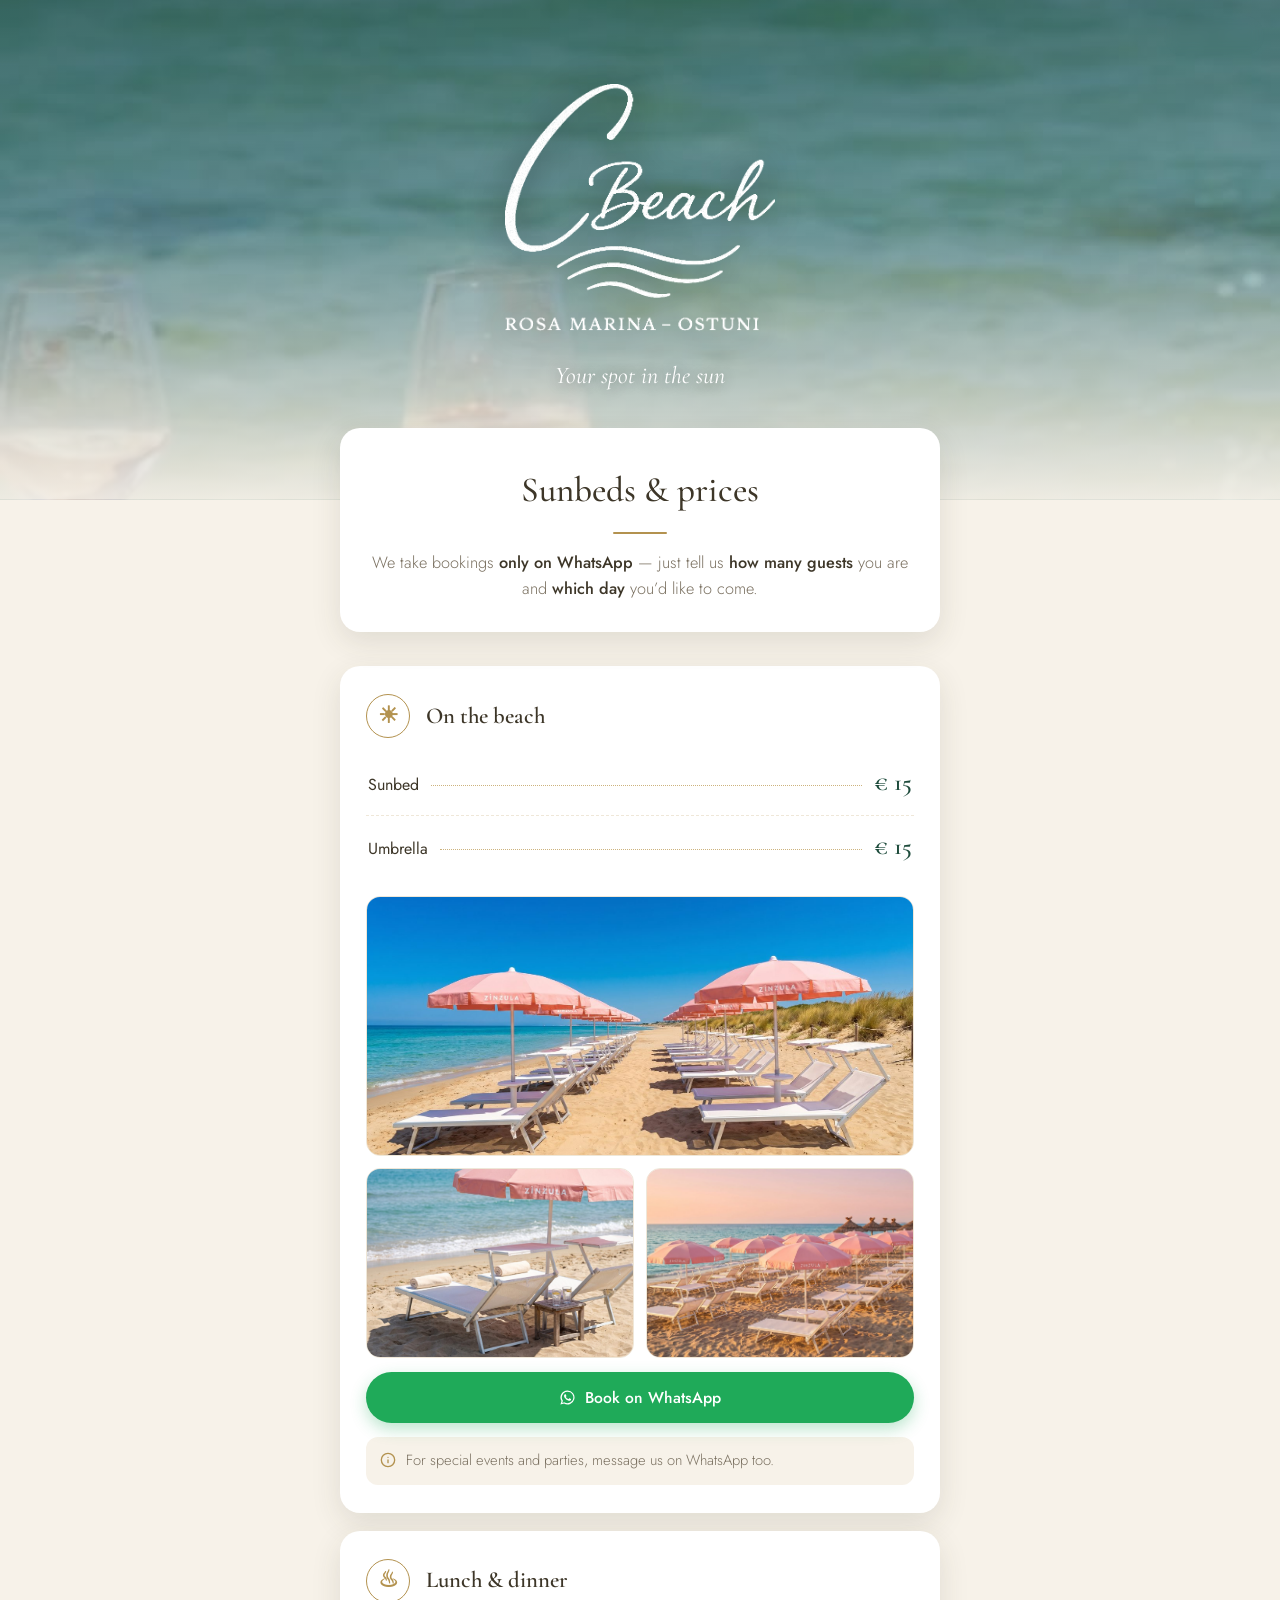
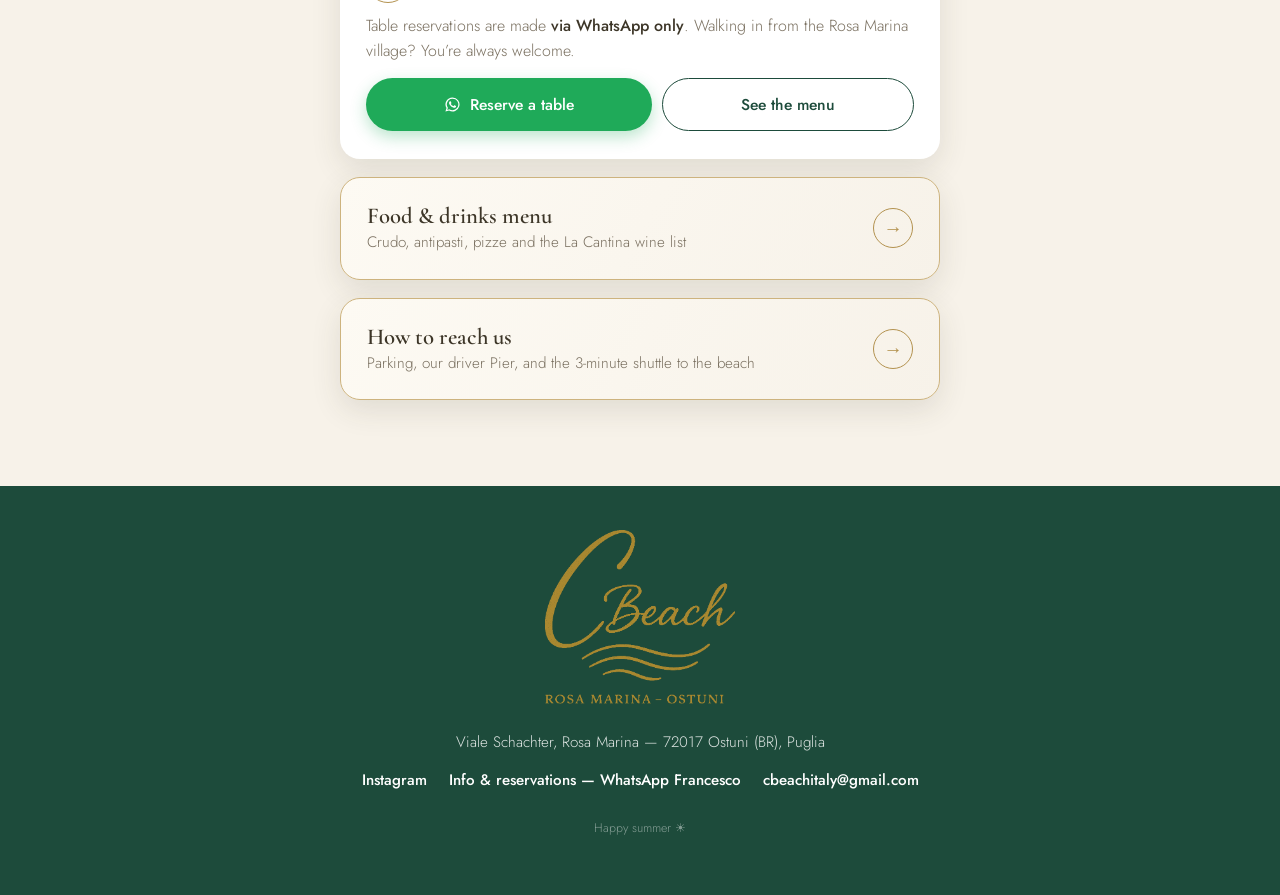
==== sunbeds/index.html @ 6ffc5599 "C Beach Ostuni guest site: parking guide, sunbeds, menu Co-Authored-By: Claude Fable 5 <noreply@anth" ====
<!DOCTYPE html>
<html lang="en">
<head>
<meta charset="UTF-8" />
<meta name="viewport" content="width=device-width, initial-scale=1.0" />
<title>C Beach · Ostuni — Sunbeds &amp; prices</title>
<meta name="description" content="Sunbeds and umbrellas at C Beach, Rosa Marina – Ostuni: €15 each. Bookings via WhatsApp only — send us how many guests you are and your preferred day." />
<meta property="og:title" content="C Beach · Ostuni — Sunbeds &amp; prices" />
<meta property="og:description" content="Sunbed €15 · Umbrella €15. Book via WhatsApp: tell us how many guests you are and your preferred day." />
<meta property="og:type" content="website" />
<meta property="og:url" content="https://cbeach.midasanalytics.ai/sunbeds/" />
<meta property="og:image" content="https://cbeach.midasanalytics.ai/img/sunbeds-1.jpg" />
<link rel="icon" href="../img/logo.jpg" />
<link rel="preconnect" href="https://fonts.googleapis.com" />
<link rel="preconnect" href="https://fonts.gstatic.com" crossorigin />
<link href="https://fonts.googleapis.com/css2?family=Cormorant+Garamond:ital,wght@0,400;0,500;0,600;1,400&family=Jost:wght@300;400;500;600&display=swap" rel="stylesheet" />
<link rel="stylesheet" href="../css/site.css" />
<style>
  .hero {
    background-image:
      linear-gradient(rgba(30, 41, 38, 0.42), rgba(30, 41, 38, 0.2) 45%, rgba(247, 242, 233, 0.92) 100%),
      url("../img/aperitivo.jpg");
    background-position: center 70%;
  }
</style>
</head>
<body>

<div class="lang-switch" role="group" aria-label="Language">
  <button id="btn-en" type="button" onclick="setLang('en')">EN</button>
  <button id="btn-it" type="button" onclick="setLang('it')">IT</button>
</div>

<header class="hero hero-short">
  <img class="hero-logo" src="../img/logo-white.png" alt="C Beach — Rosa Marina, Ostuni" />
  <div class="tagline en">Your spot in the sun</div>
  <div class="tagline it">Il tuo posto al sole</div>
</header>

<main>
  <section class="intro">
    <h1 class="en">Sunbeds &amp; prices</h1>
    <h1 class="it">Lettini e prezzi</h1>
    <div class="rule"></div>
    <p class="en">
      We take bookings <strong>only on WhatsApp</strong> — just tell us
      <strong>how many guests</strong> you are and <strong>which day</strong> you’d like to come.
    </p>
    <p class="it">
      Prenotazioni <strong>solo su WhatsApp</strong>: scrivici
      <strong>in quanti siete</strong> e <strong>il giorno</strong> in cui volete venire.
    </p>
  </section>

  <section class="steps">

    <article class="step">
      <div class="step-head">
        <div class="step-num">☀</div>
        <h2 class="en">On the beach</h2>
        <h2 class="it">In spiaggia</h2>
      </div>
      <div class="price-list">
        <div class="price-row">
          <span class="label en">Sunbed</span>
          <span class="label it">Lettino</span>
          <span class="dots"></span>
          <span class="amount">€ 15</span>
        </div>
        <div class="price-row">
          <span class="label en">Umbrella</span>
          <span class="label it">Ombrellone</span>
          <span class="dots"></span>
          <span class="amount">€ 15</span>
        </div>
      </div>
      <div class="gallery">
        <img class="wide" src="../img/sunbeds-1.jpg" alt="C Beach sunbeds and pink Zinzula umbrellas by the sea" loading="lazy" />
        <img src="../img/sunbeds-2.jpg" alt="Two sunbeds under a Zinzula umbrella at the shoreline" loading="lazy" />
        <img src="../img/sunbeds-3.jpg" alt="C Beach sunbeds at golden hour" loading="lazy" />
      </div>
      <div class="btn-row">
        <a class="btn btn-wa en" href="https://wa.me/393759226719?text=Hi!%20We%E2%80%99d%20like%20to%20book%20sunbeds%20at%20C%20Beach.%20Guests%3A%20...%20%E2%80%94%20Day%3A%20..." target="_blank" rel="noopener">
          <svg width="17" height="17" viewBox="0 0 24 24" fill="currentColor"><path d="M12.04 2a9.9 9.9 0 0 0-8.48 15.06L2 22l5.08-1.51A9.9 9.9 0 1 0 12.04 2Zm0 18.04a8.1 8.1 0 0 1-4.13-1.13l-.3-.18-3.01.9.9-2.94-.2-.31a8.14 8.14 0 1 1 6.74 3.66Zm4.46-6.1c-.24-.12-1.44-.71-1.66-.79-.22-.08-.39-.12-.55.12-.16.24-.63.79-.77.95-.14.16-.28.18-.53.06-.24-.12-1.03-.38-1.96-1.21-.72-.64-1.21-1.44-1.35-1.68-.14-.24-.02-.37.1-.5.11-.11.25-.28.37-.42.12-.14.16-.24.24-.4.08-.16.04-.3-.02-.42-.06-.12-.55-1.32-.75-1.81-.2-.48-.4-.41-.55-.42h-.47c-.16 0-.42.06-.65.3-.22.24-.85.83-.85 2.03s.87 2.36 1 2.52c.12.16 1.72 2.62 4.16 3.68.58.25 1.03.4 1.39.51.58.19 1.11.16 1.53.1.47-.07 1.44-.59 1.64-1.16.2-.57.2-1.05.14-1.16-.06-.1-.22-.16-.46-.28Z"/></svg>
          Book on WhatsApp
        </a>
        <a class="btn btn-wa it" href="https://wa.me/393759226719?text=Ciao!%20Vorremmo%20prenotare%20dei%20lettini%20al%20C%20Beach.%20Persone%3A%20...%20%E2%80%94%20Giorno%3A%20..." target="_blank" rel="noopener">
          <svg width="17" height="17" viewBox="0 0 24 24" fill="currentColor"><path d="M12.04 2a9.9 9.9 0 0 0-8.48 15.06L2 22l5.08-1.51A9.9 9.9 0 1 0 12.04 2Zm0 18.04a8.1 8.1 0 0 1-4.13-1.13l-.3-.18-3.01.9.9-2.94-.2-.31a8.14 8.14 0 1 1 6.74 3.66Zm4.46-6.1c-.24-.12-1.44-.71-1.66-.79-.22-.08-.39-.12-.55.12-.16.24-.63.79-.77.95-.14.16-.28.18-.53.06-.24-.12-1.03-.38-1.96-1.21-.72-.64-1.21-1.44-1.35-1.68-.14-.24-.02-.37.1-.5.11-.11.25-.28.37-.42.12-.14.16-.24.24-.4.08-.16.04-.3-.02-.42-.06-.12-.55-1.32-.75-1.81-.2-.48-.4-.41-.55-.42h-.47c-.16 0-.42.06-.65.3-.22.24-.85.83-.85 2.03s.87 2.36 1 2.52c.12.16 1.72 2.62 4.16 3.68.58.25 1.03.4 1.39.51.58.19 1.11.16 1.53.1.47-.07 1.44-.59 1.64-1.16.2-.57.2-1.05.14-1.16-.06-.1-.22-.16-.46-.28Z"/></svg>
          Prenota su WhatsApp
        </a>
      </div>
      <div class="note">
        <svg width="16" height="16" viewBox="0 0 24 24" fill="none" stroke="currentColor" stroke-width="2" stroke-linecap="round" stroke-linejoin="round"><circle cx="12" cy="12" r="10"/><path d="M12 16v-4"/><path d="M12 8h.01"/></svg>
        <span class="en">For special events and parties, message us on WhatsApp too.</span>
        <span class="it">Anche per eventi speciali e feste, scrivici su WhatsApp.</span>
      </div>
    </article>

    <article class="step">
      <div class="step-head">
        <div class="step-num">&#9832;</div>
        <h2 class="en">Lunch &amp; dinner</h2>
        <h2 class="it">Pranzo e cena</h2>
      </div>
      <p class="en">
        Table reservations are made <strong>via WhatsApp only</strong>.
        Walking in from the Rosa Marina village? You’re always welcome.
      </p>
      <p class="it">
        I tavoli si prenotano <strong>solo su WhatsApp</strong>.
        Arrivi a piedi dal villaggio di Rosa Marina? Sei sempre il benvenuto.
      </p>
      <div class="btn-row">
        <a class="btn btn-wa en" href="https://wa.me/393759226719?text=Hi!%20We%E2%80%99d%20like%20to%20reserve%20a%20table%20at%20C%20Beach.%20Guests%3A%20...%20%E2%80%94%20Day%20%26%20time%3A%20..." target="_blank" rel="noopener">
          <svg width="17" height="17" viewBox="0 0 24 24" fill="currentColor"><path d="M12.04 2a9.9 9.9 0 0 0-8.48 15.06L2 22l5.08-1.51A9.9 9.9 0 1 0 12.04 2Zm0 18.04a8.1 8.1 0 0 1-4.13-1.13l-.3-.18-3.01.9.9-2.94-.2-.31a8.14 8.14 0 1 1 6.74 3.66Zm4.46-6.1c-.24-.12-1.44-.71-1.66-.79-.22-.08-.39-.12-.55.12-.16.24-.63.79-.77.95-.14.16-.28.18-.53.06-.24-.12-1.03-.38-1.96-1.21-.72-.64-1.21-1.44-1.35-1.68-.14-.24-.02-.37.1-.5.11-.11.25-.28.37-.42.12-.14.16-.24.24-.4.08-.16.04-.3-.02-.42-.06-.12-.55-1.32-.75-1.81-.2-.48-.4-.41-.55-.42h-.47c-.16 0-.42.06-.65.3-.22.24-.85.83-.85 2.03s.87 2.36 1 2.52c.12.16 1.72 2.62 4.16 3.68.58.25 1.03.4 1.39.51.58.19 1.11.16 1.53.1.47-.07 1.44-.59 1.64-1.16.2-.57.2-1.05.14-1.16-.06-.1-.22-.16-.46-.28Z"/></svg>
          Reserve a table
        </a>
        <a class="btn btn-wa it" href="https://wa.me/393759226719?text=Ciao!%20Vorremmo%20prenotare%20un%20tavolo%20al%20C%20Beach.%20Persone%3A%20...%20%E2%80%94%20Giorno%20e%20ora%3A%20..." target="_blank" rel="noopener">
          <svg width="17" height="17" viewBox="0 0 24 24" fill="currentColor"><path d="M12.04 2a9.9 9.9 0 0 0-8.48 15.06L2 22l5.08-1.51A9.9 9.9 0 1 0 12.04 2Zm0 18.04a8.1 8.1 0 0 1-4.13-1.13l-.3-.18-3.01.9.9-2.94-.2-.31a8.14 8.14 0 1 1 6.74 3.66Zm4.46-6.1c-.24-.12-1.44-.71-1.66-.79-.22-.08-.39-.12-.55.12-.16.24-.63.79-.77.95-.14.16-.28.18-.53.06-.24-.12-1.03-.38-1.96-1.21-.72-.64-1.21-1.44-1.35-1.68-.14-.24-.02-.37.1-.5.11-.11.25-.28.37-.42.12-.14.16-.24.24-.4.08-.16.04-.3-.02-.42-.06-.12-.55-1.32-.75-1.81-.2-.48-.4-.41-.55-.42h-.47c-.16 0-.42.06-.65.3-.22.24-.85.83-.85 2.03s.87 2.36 1 2.52c.12.16 1.72 2.62 4.16 3.68.58.25 1.03.4 1.39.51.58.19 1.11.16 1.53.1.47-.07 1.44-.59 1.64-1.16.2-.57.2-1.05.14-1.16-.06-.1-.22-.16-.46-.28Z"/></svg>
          Prenota un tavolo
        </a>
        <a class="btn btn-outline en" href="../menu/">See the menu</a>
        <a class="btn btn-outline it" href="../menu/">Guarda il menù</a>
      </div>
    </article>

    <a class="link-card" href="../menu/">
      <div>
        <h2 class="en">Food &amp; drinks menu</h2>
        <h2 class="it">Il nostro menù</h2>
        <p class="en">Crudo, antipasti, pizze and the La Cantina wine list</p>
        <p class="it">Crudo, antipasti, pizze e la carta dei vini La Cantina</p>
      </div>
      <span class="arrow">&rarr;</span>
    </a>

    <a class="link-card" href="../parking/">
      <div>
        <h2 class="en">How to reach us</h2>
        <h2 class="it">Come raggiungerci</h2>
        <p class="en">Parking, our driver Pier, and the 3-minute shuttle to the beach</p>
        <p class="it">Parcheggio, il nostro autista Pier e la navetta: 3 minuti dal mare</p>
      </div>
      <span class="arrow">&rarr;</span>
    </a>

  </section>
</main>

<footer>
  <img class="footer-logo" src="../img/logo-gold.png" alt="C Beach — Rosa Marina, Ostuni" />
  <p class="addr">Viale Schachter, Rosa Marina — 72017 Ostuni (BR), Puglia</p>
  <div class="links">
    <a href="https://www.instagram.com/c_beach_ostuni/" target="_blank" rel="noopener">Instagram</a>
    <a href="https://wa.me/393759226719" target="_blank" rel="noopener">
      <span class="en">Info &amp; reservations — WhatsApp Francesco</span>
      <span class="it">Info e prenotazioni — WhatsApp Francesco</span>
    </a>
    <a href="mailto:cbeachitaly@gmail.com">cbeachitaly@gmail.com</a>
  </div>
  <p class="tiny en">Happy summer ☀</p>
  <p class="tiny it">Buona estate ☀</p>
</footer>

<script src="../js/lang.js"></script>

</body>
</html>
---- css/site.css ----
:root {
  --cream: #f7f2e9;
  --cream-deep: #efe7d8;
  --gold: #b3924f;
  --gold-soft: #cdb37e;
  --ink: #3d3628;
  --ink-muted: #7a7060;
  --green: #1d4b3b;
  --green-dark: #163a2e;
  --wa: #1faa59;
  --white: #ffffff;
  --shadow: 0 10px 30px rgba(61, 54, 40, 0.12);
}
* { margin: 0; padding: 0; box-sizing: border-box; }
html { scroll-behavior: smooth; }
body {
  font-family: "Jost", "Helvetica Neue", Arial, sans-serif;
  background: var(--cream);
  color: var(--ink);
  line-height: 1.6;
  -webkit-font-smoothing: antialiased;
}

/* ---------- language toggle ---------- */
.lang-it .en { display: none !important; }
body:not(.lang-it) .it { display: none !important; }

.lang-switch {
  position: absolute;
  top: 16px;
  right: 16px;
  z-index: 10;
  display: flex;
  gap: 4px;
  background: rgba(255, 255, 255, 0.85);
  backdrop-filter: blur(6px);
  border-radius: 999px;
  padding: 4px;
  box-shadow: 0 2px 10px rgba(0, 0, 0, 0.15);
}
.lang-switch button {
  border: none;
  background: transparent;
  font-family: inherit;
  font-size: 0.8rem;
  font-weight: 600;
  letter-spacing: 0.06em;
  padding: 6px 14px;
  border-radius: 999px;
  cursor: pointer;
  color: var(--ink-muted);
  transition: all 0.2s ease;
}
.lang-switch button.active {
  background: var(--green);
  color: var(--white);
}

/* ---------- hero (page sets its own background-image inline) ---------- */
.hero {
  position: relative;
  min-height: 62vh;
  display: flex;
  flex-direction: column;
  align-items: center;
  justify-content: center;
  text-align: center;
  padding: 96px 24px 110px;
  background-position: center 38%;
  background-size: cover;
  background-repeat: no-repeat;
}
.hero.hero-short { min-height: 46vh; padding: 84px 24px 104px; }
.hero-logo {
  width: min(66vw, 340px);
  height: auto;
  filter: drop-shadow(0 2px 18px rgba(0, 0, 0, 0.45));
}
.hero.hero-short .hero-logo { width: min(56vw, 270px); }
.hero .tagline {
  margin-top: 26px;
  font-family: "Cormorant Garamond", serif;
  font-style: italic;
  font-size: clamp(1.15rem, 4vw, 1.5rem);
  color: var(--white);
  text-shadow: 0 1px 14px rgba(0, 0, 0, 0.45);
}

/* ---------- layout ---------- */
main { max-width: 640px; margin: 0 auto; padding: 0 20px 40px; }

.intro {
  background: var(--white);
  border-radius: 20px;
  box-shadow: var(--shadow);
  padding: 34px 30px 30px;
  margin-top: -72px;
  position: relative;
  text-align: center;
}
.intro h1 {
  font-family: "Cormorant Garamond", serif;
  font-weight: 500;
  font-size: clamp(1.7rem, 6vw, 2.2rem);
  color: var(--ink);
}
.intro .rule {
  width: 54px;
  height: 2px;
  background: var(--gold);
  margin: 14px auto 16px;
  border-radius: 2px;
}
.intro p {
  color: var(--ink-muted);
  font-weight: 300;
  font-size: 1.02rem;
}
.intro strong { color: var(--ink); font-weight: 500; }

/* ---------- cards / steps ---------- */
.steps { margin-top: 34px; display: flex; flex-direction: column; gap: 18px; }

.step {
  background: var(--white);
  border-radius: 20px;
  box-shadow: var(--shadow);
  padding: 28px 26px;
}
.step-head { display: flex; align-items: center; gap: 16px; margin-bottom: 10px; }
.step-num {
  flex: none;
  width: 44px;
  height: 44px;
  border-radius: 50%;
  border: 1.5px solid var(--gold);
  color: var(--gold);
  font-family: "Cormorant Garamond", serif;
  font-size: 1.45rem;
  font-weight: 600;
  display: flex;
  align-items: center;
  justify-content: center;
}
.step h2 {
  font-family: "Cormorant Garamond", serif;
  font-weight: 600;
  font-size: 1.42rem;
  line-height: 1.25;
  color: var(--ink);
}
.step p { color: var(--ink-muted); font-weight: 300; margin-bottom: 6px; }
.step p strong { color: var(--ink); font-weight: 500; }

.coords {
  display: inline-block;
  font-size: 0.86rem;
  letter-spacing: 0.04em;
  color: var(--ink-muted);
  background: var(--cream);
  border: 1px solid var(--cream-deep);
  border-radius: 8px;
  padding: 4px 10px;
  margin: 6px 0 4px;
}

.btn-row { display: flex; flex-wrap: wrap; gap: 10px; margin-top: 14px; }
.btn {
  flex: 1 1 auto;
  display: inline-flex;
  align-items: center;
  justify-content: center;
  gap: 9px;
  text-decoration: none;
  font-family: inherit;
  font-weight: 500;
  font-size: 0.98rem;
  padding: 13px 20px;
  border-radius: 999px;
  transition: transform 0.15s ease, box-shadow 0.15s ease;
  text-align: center;
}
.btn:active { transform: scale(0.97); }
.btn svg { flex: none; }

.btn-solid { background: var(--green); color: var(--white); box-shadow: 0 6px 16px rgba(29, 75, 59, 0.3); }
.btn-solid:hover { background: var(--green-dark); }
.btn-wa { background: var(--wa); color: var(--white); box-shadow: 0 6px 16px rgba(31, 170, 89, 0.3); }
.btn-wa:hover { filter: brightness(0.94); }
.btn-outline {
  background: var(--white);
  color: var(--green);
  border: 1.5px solid var(--green);
}
.btn-outline:hover { background: #f2f6f4; }

.map-embed {
  margin-top: 18px;
  border-radius: 14px;
  overflow: hidden;
  border: 1px solid var(--cream-deep);
  line-height: 0;
}
.map-embed iframe { width: 100%; height: 240px; border: 0; }

.parking-fig { margin: 18px 0 0; }
.parking-fig img {
  width: 100%;
  height: 230px;
  object-fit: cover;
  object-position: center 42%;
  border-radius: 14px;
  border: 1px solid var(--cream-deep);
  display: block;
}
.parking-fig figcaption {
  font-size: 0.88rem;
  color: var(--ink-muted);
  font-weight: 300;
  text-align: center;
  margin-top: 8px;
}

.note {
  display: flex;
  gap: 10px;
  align-items: flex-start;
  background: var(--cream);
  border-radius: 12px;
  padding: 12px 14px;
  margin-top: 14px;
  font-size: 0.92rem;
  color: var(--ink-muted);
  font-weight: 300;
}
.note svg { flex: none; margin-top: 3px; color: var(--gold); }

/* ---------- link card (cross-page navigation) ---------- */
.link-card {
  display: flex;
  align-items: center;
  justify-content: space-between;
  gap: 14px;
  text-decoration: none;
  background: linear-gradient(120deg, #fdfaf3, var(--cream));
  border: 1.5px solid var(--gold-soft);
  box-shadow: var(--shadow);
  border-radius: 20px;
  padding: 24px 26px;
  transition: transform 0.15s ease;
}
.link-card:active { transform: scale(0.98); }
.link-card h2 {
  font-family: "Cormorant Garamond", serif;
  font-weight: 600;
  font-size: 1.42rem;
  line-height: 1.25;
  color: var(--ink);
}
.link-card p { color: var(--ink-muted); font-weight: 300; font-size: 0.95rem; }
.link-card .arrow {
  flex: none;
  width: 40px;
  height: 40px;
  border-radius: 50%;
  border: 1.5px solid var(--gold);
  color: var(--gold);
  display: flex;
  align-items: center;
  justify-content: center;
  font-size: 1.2rem;
}

/* ---------- price list ---------- */
.price-list { margin: 14px 0 4px; }
.price-row {
  display: flex;
  align-items: baseline;
  gap: 12px;
  padding: 12px 2px;
}
.price-row + .price-row { border-top: 1px dashed var(--cream-deep); }
.price-row .label { font-weight: 400; color: var(--ink); }
.price-row .dots { flex: 1; border-bottom: 1px dotted var(--gold-soft); transform: translateY(-4px); }
.price-row .amount {
  font-family: "Cormorant Garamond", serif;
  font-weight: 600;
  font-size: 1.5rem;
  color: var(--green);
  white-space: nowrap;
}

/* ---------- gallery ---------- */
.gallery {
  display: grid;
  grid-template-columns: 1fr 1fr;
  gap: 12px;
  margin-top: 18px;
}
.gallery img {
  width: 100%;
  height: 150px;
  object-fit: cover;
  border-radius: 14px;
  border: 1px solid var(--cream-deep);
  display: block;
}
.gallery img.wide { grid-column: span 2; height: 200px; }
@media (min-width: 560px) {
  .gallery img { height: 190px; }
  .gallery img.wide { height: 260px; }
}

/* ---------- menu ---------- */
.menu-nav {
  position: sticky;
  top: 0;
  z-index: 20;
  display: flex;
  gap: 8px;
  overflow-x: auto;
  -webkit-overflow-scrolling: touch;
  scrollbar-width: none;
  padding: 12px 20px;
  margin: 0 -20px;
  background: rgba(247, 242, 233, 0.92);
  backdrop-filter: blur(8px);
  border-bottom: 1px solid var(--cream-deep);
}
.menu-nav::-webkit-scrollbar { display: none; }
.menu-nav a {
  flex: none;
  text-decoration: none;
  font-size: 0.85rem;
  font-weight: 500;
  letter-spacing: 0.02em;
  color: var(--green);
  border: 1px solid var(--gold-soft);
  background: var(--white);
  border-radius: 999px;
  padding: 7px 15px;
  white-space: nowrap;
}
.menu-nav a:active { background: var(--cream-deep); }

.menu-section { scroll-margin-top: 74px; }
.menu-section .sec-head {
  text-align: center;
  margin: 40px 0 6px;
}
.menu-section .sec-head h2 {
  font-family: "Cormorant Garamond", serif;
  font-weight: 500;
  font-size: 1.7rem;
  letter-spacing: 0.06em;
  color: var(--ink);
}
.menu-section .sec-head .rule {
  width: 44px;
  height: 2px;
  background: var(--gold);
  margin: 10px auto 0;
  border-radius: 2px;
}
.menu-section .sec-note {
  text-align: center;
  font-family: "Cormorant Garamond", serif;
  font-style: italic;
  font-size: 1.02rem;
  color: var(--ink-muted);
  margin-bottom: 8px;
}
.menu-card {
  background: var(--white);
  border-radius: 20px;
  box-shadow: var(--shadow);
  padding: 10px 26px;
  margin-top: 14px;
}
.menu-item { padding: 16px 0; }
.menu-item + .menu-item { border-top: 1px dashed var(--cream-deep); }
.mi-head { display: flex; align-items: baseline; gap: 10px; }
.mi-name { font-weight: 500; color: var(--ink); }
.mi-name .al {
  font-size: 0.68rem;
  color: var(--gold);
  font-weight: 400;
  margin-left: 4px;
  white-space: nowrap;
}
.mi-head .dots { flex: 1; border-bottom: 1px dotted var(--gold-soft); transform: translateY(-4px); min-width: 18px; }
.mi-price {
  font-family: "Cormorant Garamond", serif;
  font-weight: 600;
  font-size: 1.25rem;
  color: var(--green);
  white-space: nowrap;
}
.mi-desc {
  font-size: 0.92rem;
  font-weight: 300;
  color: var(--ink-muted);
  margin-top: 3px;
  line-height: 1.5;
}
.mi-desc em { font-style: italic; }

.wine-region {
  font-family: "Cormorant Garamond", serif;
  font-size: 0.95rem;
  letter-spacing: 0.3em;
  text-indent: 0.3em;
  text-transform: uppercase;
  color: var(--gold);
  text-align: center;
  padding: 18px 0 2px;
}
.wine-region:not(:first-child) { border-top: 1px solid var(--cream-deep); margin-top: 8px; }

.allergen-box {
  background: var(--cream);
  border: 1px solid var(--cream-deep);
  border-radius: 14px;
  margin-top: 18px;
  padding: 4px 18px;
  font-size: 0.88rem;
  color: var(--ink-muted);
  font-weight: 300;
}
.allergen-box summary {
  cursor: pointer;
  padding: 10px 0;
  font-weight: 500;
  color: var(--ink);
  list-style-position: inside;
}
.allergen-box .grid {
  display: grid;
  grid-template-columns: repeat(auto-fill, minmax(140px, 1fr));
  gap: 4px 14px;
  padding: 4px 0 14px;
}

/* ---------- photo break ---------- */
.photo-break {
  margin: 40px -20px 0;
  height: 300px;
  background-position: center 62%;
  background-size: cover;
  background-repeat: no-repeat;
}
@media (min-width: 680px) {
  .photo-break { margin: 40px 0 0; border-radius: 20px; box-shadow: var(--shadow); }
}

/* ---------- footer ---------- */
footer {
  text-align: center;
  padding: 44px 24px 56px;
  background: var(--green);
  color: rgba(255, 255, 255, 0.85);
  margin-top: 46px;
}
.footer-logo { width: 190px; height: auto; opacity: 0.95; }
footer .addr { margin-top: 18px; font-weight: 300; font-size: 0.95rem; }
footer a { color: var(--white); text-decoration: none; font-weight: 500; }
footer a:hover { text-decoration: underline; }
footer .links {
  margin-top: 14px;
  display: flex;
  flex-wrap: wrap;
  justify-content: center;
  gap: 10px 22px;
  font-size: 0.95rem;
}
footer .tiny { margin-top: 26px; font-size: 0.78rem; color: rgba(255, 255, 255, 0.45); font-weight: 300; }
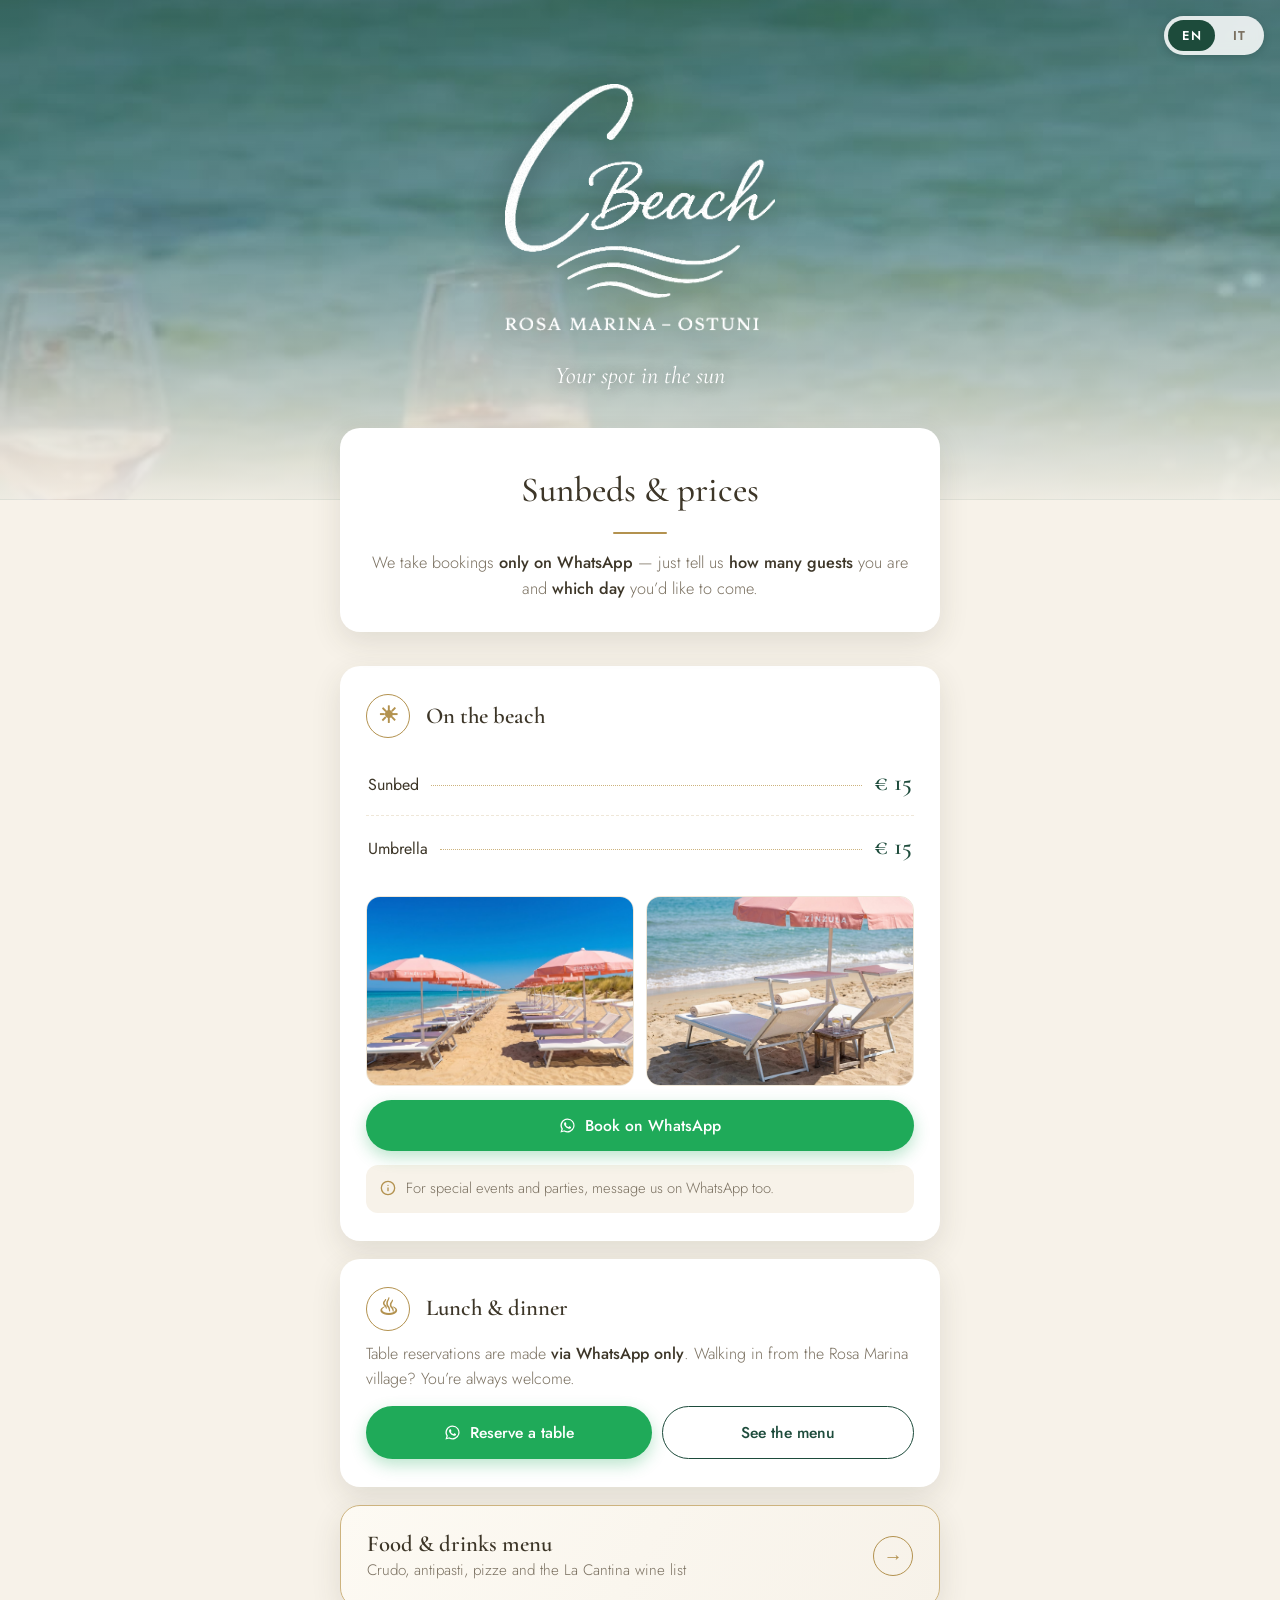
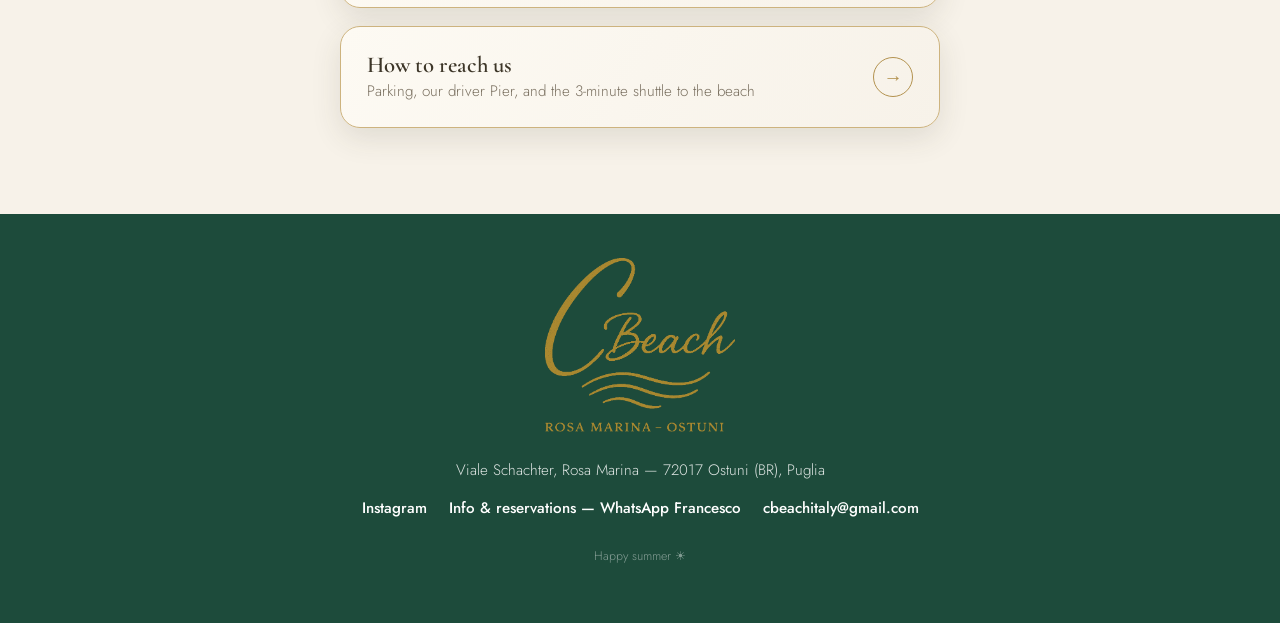
==== commit 8b887ebd: "Remove golden-hour sunbed photo from gallery Co-Authored-By: Claude Fable 5 <noreply@anthropic.com>" ====
--- a/sunbeds/index.html
+++ b/sunbeds/index.html
@@ -75,9 +75,8 @@
         </div>
       </div>
       <div class="gallery">
-        <img class="wide" src="../img/sunbeds-1.jpg" alt="C Beach sunbeds and pink Zinzula umbrellas by the sea" loading="lazy" />
+        <img src="../img/sunbeds-1.jpg" alt="C Beach sunbeds and pink Zinzula umbrellas by the sea" loading="lazy" />
         <img src="../img/sunbeds-2.jpg" alt="Two sunbeds under a Zinzula umbrella at the shoreline" loading="lazy" />
-        <img src="../img/sunbeds-3.jpg" alt="C Beach sunbeds at golden hour" loading="lazy" />
       </div>
       <div class="btn-row">
         <a class="btn btn-wa en" href="https://wa.me/393759226719?text=Hi!%20We%E2%80%99d%20like%20to%20book%20sunbeds%20at%20C%20Beach.%20Guests%3A%20...%20%E2%80%94%20Day%3A%20..." target="_blank" rel="noopener">
